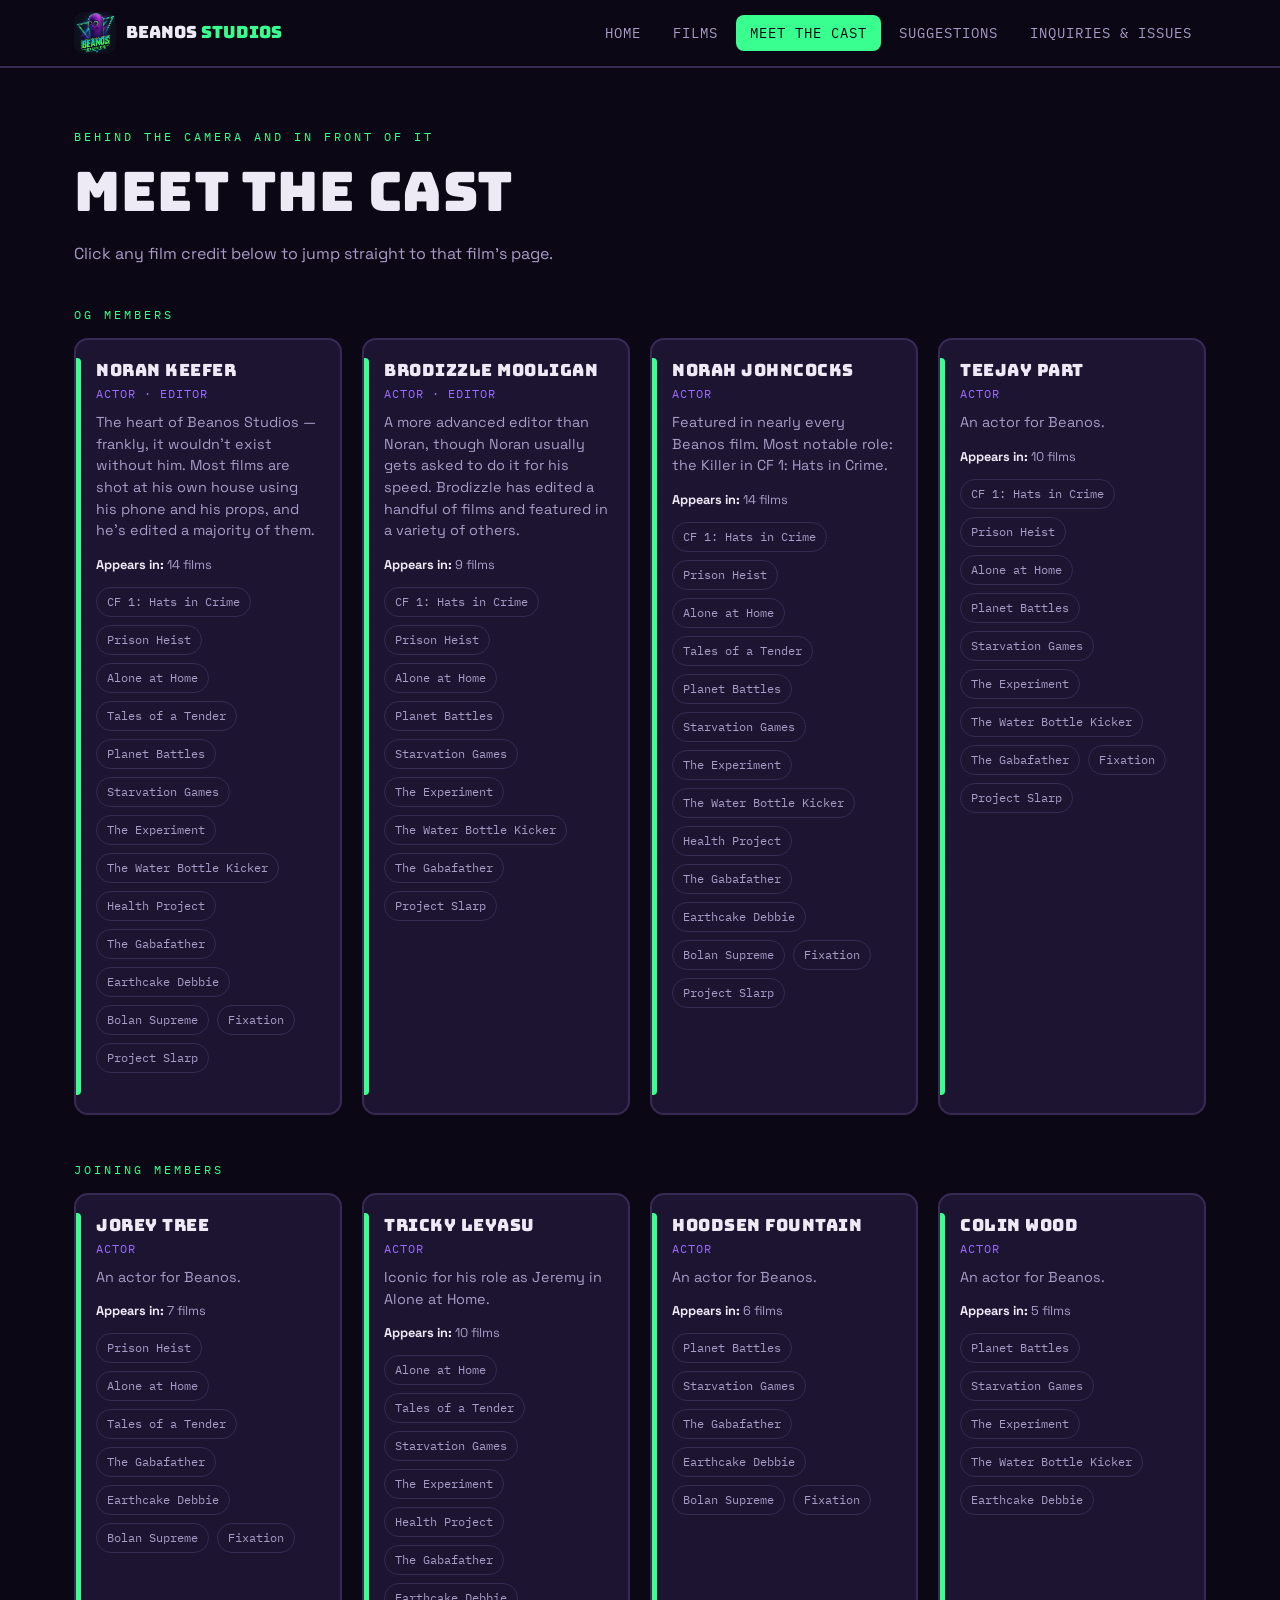
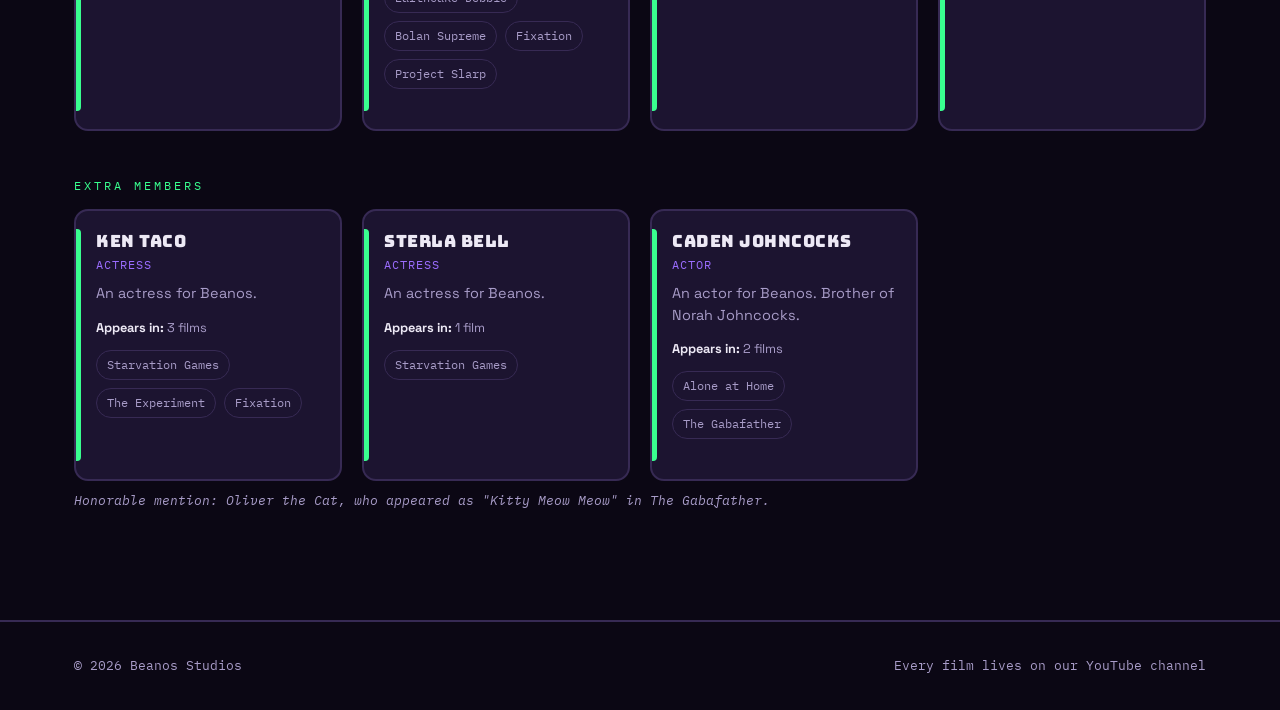
==== beanos-site/cast.html @ 6f19bd59 "Add files via upload" ====
<!DOCTYPE html>
<html lang="en">
<head>
<meta charset="UTF-8">
<meta name="viewport" content="width=device-width, initial-scale=1.0">
<title>Meet the Cast — Beanos Studios</title>
<meta name="description" content="The actors, editors, and directors behind every Beanos Studios film.">
<link rel="icon" href="assets/logo.png">
<link rel="stylesheet" href="css/style.css">
</head>
<body>

<nav class="site-nav">
  <div class="wrap">
    <a class="brand" href="index.html">
      <img src="assets/logo.png" alt="Beanos Studios logo">
      <span>BEANOS <em>STUDIOS</em></span>
    </a>
    <button class="nav-toggle">MENU</button>
    <div class="nav-links">
      <a href="index.html">Home</a>
      <a href="films.html">Films</a>
      <a href="cast.html" class="active">Meet the Cast</a>
      <a href="suggestions.html">Suggestions</a>
      <a href="contact.html">Inquiries &amp; Issues</a>
    </div>
  </div>
</nav>

<section style="padding-top:48px;">
  <div class="wrap">
    <p class="eyebrow">Behind the camera and in front of it</p>
    <h1 style="margin:8px 0 6px;">Meet the Cast</h1>
    <p style="color:var(--text-dim); max-width:60ch; margin-bottom:40px;">Click any film credit below to jump straight to that film's page.</p>

    <div class="cast-tier">
      <span class="eyebrow">OG Members</span>
      <div class="cast-grid" data-tier="og"></div>
    </div>

    <div class="cast-tier">
      <span class="eyebrow">Joining Members</span>
      <div class="cast-grid" data-tier="joining"></div>
    </div>

    <div class="cast-tier">
      <span class="eyebrow">Extra Members</span>
      <div class="cast-grid" data-tier="extra"></div>
      <p class="honorable">Honorable mention: Oliver the Cat, who appeared as "Kitty Meow Meow" in The Gabafather.</p>
    </div>
  </div>
</section>

<footer>
  <div class="wrap">
    <span>© <span id="year"></span> Beanos Studios</span>
    <span>Every film lives on our <a href="https://www.youtube.com/@Noly_24" target="_blank" rel="noopener">YouTube channel</a></span>
  </div>
</footer>

<script src="js/films-data.js"></script>
<script src="js/main.js"></script>
<script>
document.getElementById("year").textContent = new Date().getFullYear();

const CAST_INFO = [
  { tier: "og", name: "Noran Keefer", role: "Actor · Editor", bio: "The heart of Beanos Studios — frankly, it wouldn't exist without him. Most films are shot at his own house using his phone and his props, and he's edited a majority of them." },
  { tier: "og", name: "Brodizzle Mooligan", role: "Actor · Editor", bio: "A more advanced editor than Noran, though Noran usually gets asked to do it for his speed. Brodizzle has edited a handful of films and featured in a variety of others." },
  { tier: "og", name: "Norah Johncocks", role: "Actor", bio: "Featured in nearly every Beanos film. Most notable role: the Killer in CF 1: Hats in Crime." },
  { tier: "og", name: "TeeJay Part", role: "Actor", bio: "An actor for Beanos." },
  { tier: "joining", name: "Jorey Tree", role: "Actor", bio: "An actor for Beanos." },
  { tier: "joining", name: "Tricky Leyasu", role: "Actor", bio: "Iconic for his role as Jeremy in Alone at Home." },
  { tier: "joining", name: "Hoodsen Fountain", role: "Actor", bio: "An actor for Beanos." },
  { tier: "joining", name: "Colin Wood", role: "Actor", bio: "An actor for Beanos." },
  { tier: "extra", name: "Ken Taco", role: "Actress", bio: "An actress for Beanos." },
  { tier: "extra", name: "Sterla Bell", role: "Actress", bio: "An actress for Beanos." },
  { tier: "extra", name: "Caden Johncocks", role: "Actor", bio: "An actor for Beanos. Brother of Norah Johncocks." }
];

function creditsFor(name) {
  return FILMS.filter((f) => f.cast.some(([castName]) => castName === name));
}

["og", "joining", "extra"].forEach((tier) => {
  const container = document.querySelector(`[data-tier="${tier}"]`);
  const members = CAST_INFO.filter((m) => m.tier === tier);
  members.forEach((m) => {
    const films = creditsFor(m.name);
    const card = document.createElement("div");
    card.className = "cast-card";
    card.innerHTML = `
      <h3>${m.name}</h3>
      <span class="role">${m.role}</span>
      <p class="bio">${m.bio}</p>
      <p class="credits"><b>Appears in:</b> ${films.length} film${films.length === 1 ? "" : "s"}</p>
      <div class="crt-cast" style="margin-top:8px;"></div>
    `;
    const tagRow = card.querySelector(".crt-cast");
    films.forEach((f) => {
      const s = document.createElement("span");
      s.style.cursor = "pointer";
      s.textContent = f.title;
      s.addEventListener("click", () => openFilmModal(f));
      tagRow.appendChild(s);
    });
    container.appendChild(card);
  });
});
</script>
</body>
</html>
---- beanos-site/css/style.css ----
/* =========================================================
   BEANOS STUDIOS — design tokens
   Direction: a scuffed-up late-night video rental store /
   public access channel, not a generic streaming clone.
   ========================================================= */
@import url('https://fonts.googleapis.com/css2?family=Bungee&family=Space+Grotesk:wght@400;500;700&family=IBM+Plex+Mono:wght@400;500&display=swap');

:root {
  --bg: #0b0714;
  --bg-alt: #150f24;
  --panel: #1c1430;
  --line: #372a54;
  --purple: #9b6dff;
  --purple-deep: #5b21b6;
  --green: #39ff8f;
  --pink: #ff4fd8;
  --text: #ede9f5;
  --text-dim: #a89cc8;
  --font-display: 'Bungee', system-ui, sans-serif;
  --font-body: 'Space Grotesk', system-ui, sans-serif;
  --font-mono: 'IBM Plex Mono', ui-monospace, monospace;
  --radius: 14px;
}

* { box-sizing: border-box; }
html { scroll-behavior: smooth; }

body {
  margin: 0;
  background: var(--bg);
  color: var(--text);
  font-family: var(--font-body);
  line-height: 1.5;
  position: relative;
}

/* subtle scanline / grain texture, ambient not distracting */
body::before {
  content: "";
  position: fixed;
  inset: 0;
  pointer-events: none;
  z-index: 9999;
  background: repeating-linear-gradient(
    to bottom,
    rgba(255,255,255,0.025) 0px,
    rgba(255,255,255,0.025) 1px,
    transparent 1px,
    transparent 3px
  );
  opacity: 0.5;
  mix-blend-mode: overlay;
}

a { color: inherit; text-decoration: none; }
img { max-width: 100%; display: block; }

h1, h2, h3 { font-family: var(--font-display); font-weight: 400; letter-spacing: 0.5px; line-height: 1.25; }
h1 { font-size: clamp(2rem, 5vw, 3.4rem); }
h2 { font-size: clamp(1.5rem, 3vw, 2.2rem); }

.eyebrow {
  font-family: var(--font-mono);
  text-transform: uppercase;
  letter-spacing: 3px;
  font-size: 0.75rem;
  color: var(--green);
}

.wrap {
  max-width: 1180px;
  margin: 0 auto;
  padding: 0 24px;
}

/* prefers-reduced-motion respected globally */
@media (prefers-reduced-motion: reduce) {
  * { animation-duration: 0.001ms !important; animation-iteration-count: 1 !important; transition-duration: 0.001ms !important; }
}

:focus-visible {
  outline: 3px solid var(--green);
  outline-offset: 3px;
}

/* =========================================================
   NAV
   ========================================================= */
.site-nav {
  position: sticky;
  top: 0;
  z-index: 100;
  background: rgba(11, 7, 20, 0.9);
  backdrop-filter: blur(6px);
  border-bottom: 2px solid var(--line);
}
.site-nav .wrap {
  display: flex;
  align-items: center;
  justify-content: space-between;
  padding-top: 12px;
  padding-bottom: 12px;
  gap: 16px;
}
.brand {
  display: flex;
  align-items: center;
  gap: 10px;
}
.brand img { width: 42px; height: 42px; border-radius: 10px; }
.brand span {
  font-family: var(--font-display);
  font-size: 1.05rem;
  color: var(--text);
}
.brand span em {
  font-style: normal;
  color: var(--green);
}
.nav-links {
  display: flex;
  gap: 4px;
  flex-wrap: wrap;
}
.nav-links a {
  font-family: var(--font-mono);
  font-size: 0.85rem;
  text-transform: uppercase;
  letter-spacing: 1px;
  padding: 8px 14px;
  border-radius: 8px;
  color: var(--text-dim);
  transition: color 0.15s, background 0.15s;
}
.nav-links a:hover { color: var(--text); background: var(--panel); }
.nav-links a.active { color: var(--bg); background: var(--green); }
.nav-toggle { display: none; }

@media (max-width: 760px) {
  .nav-links {
    position: absolute;
    top: 100%;
    left: 0;
    right: 0;
    background: var(--bg-alt);
    flex-direction: column;
    padding: 8px;
    border-bottom: 2px solid var(--line);
    display: none;
  }
  .nav-links.open { display: flex; }
  .nav-toggle {
    display: block;
    background: none;
    border: 2px solid var(--line);
    color: var(--text);
    font-family: var(--font-mono);
    padding: 6px 10px;
    border-radius: 8px;
  }
}

/* =========================================================
   BUTTONS
   ========================================================= */
.btn {
  display: inline-flex;
  align-items: center;
  gap: 8px;
  font-family: var(--font-mono);
  text-transform: uppercase;
  letter-spacing: 1px;
  font-size: 0.85rem;
  padding: 12px 22px;
  border-radius: 999px;
  border: 2px solid transparent;
  cursor: pointer;
  transition: transform 0.15s, box-shadow 0.15s;
}
.btn:hover { transform: translateY(-2px); }
.btn-primary { background: var(--green); color: #06210f; box-shadow: 0 0 0 rgba(57,255,143,0); }
.btn-primary:hover { box-shadow: 0 6px 22px rgba(57,255,143,0.35); }
.btn-outline { border-color: var(--purple); color: var(--text); }
.btn-outline:hover { border-color: var(--green); }
.btn-pink { background: var(--pink); color: #2b0022; }

/* =========================================================
   HERO (home)
   ========================================================= */
.hero {
  padding: 90px 0 60px;
  position: relative;
  overflow: hidden;
  background:
    radial-gradient(ellipse at top right, rgba(155,109,255,0.25), transparent 55%),
    radial-gradient(ellipse at bottom left, rgba(57,255,143,0.12), transparent 55%);
}
.hero .wrap { display: grid; grid-template-columns: 1.1fr 0.9fr; gap: 48px; align-items: center; }
.hero-tape {
  justify-self: center;
  width: 100%;
  max-width: 360px;
  aspect-ratio: 3/4;
  border-radius: 18px;
  background: var(--panel);
  border: 3px solid var(--line);
  display: flex;
  align-items: center;
  justify-content: center;
  padding: 30px;
  box-shadow: 10px 10px 0 var(--purple-deep);
}
.hero-tape img { border-radius: 12px; }
.hero h1 { margin: 10px 0 18px; }
.hero p.lede { color: var(--text-dim); font-size: 1.05rem; max-width: 46ch; margin-bottom: 28px; }
.hero-ctas { display: flex; gap: 14px; flex-wrap: wrap; }

@media (max-width: 860px) {
  .hero .wrap { grid-template-columns: 1fr; }
  .hero-tape { order: -1; max-width: 260px; }
}

/* =========================================================
   SECTIONS / GENERIC
   ========================================================= */
section { padding: 64px 0; }
.section-head { margin-bottom: 36px; max-width: 60ch; }
.section-head p { color: var(--text-dim); }

.divider {
  border: none;
  height: 2px;
  background: repeating-linear-gradient(to right, var(--line) 0 10px, transparent 10px 18px);
  margin: 0;
}

/* =========================================================
   FILM GRID — "tape spine" cards
   ========================================================= */
.film-grid {
  display: grid;
  grid-template-columns: repeat(auto-fill, minmax(220px, 1fr));
  gap: 22px;
}
.tape-card {
  background: var(--panel);
  border: 2px solid var(--line);
  border-radius: var(--radius);
  overflow: hidden;
  cursor: pointer;
  transition: transform 0.18s, border-color 0.18s;
  text-align: left;
  color: var(--text);
  font: inherit;
  padding: 0;
}
.tape-card:hover { transform: translateY(-6px) rotate(-0.5deg); border-color: var(--green); }
.tape-thumb { position: relative; aspect-ratio: 16/9; background: #000; }
.tape-thumb img { width: 100%; height: 100%; object-fit: cover; }
.tape-thumb .play-badge {
  position: absolute;
  inset: 0;
  display: flex;
  align-items: center;
  justify-content: center;
  background: rgba(11,7,20,0.35);
  opacity: 0;
  transition: opacity 0.15s;
}
.tape-card:hover .play-badge { opacity: 1; }
.play-badge .tri {
  width: 0; height: 0;
  border-top: 14px solid transparent;
  border-bottom: 14px solid transparent;
  border-left: 22px solid var(--green);
}
.tape-label { padding: 14px 16px 16px; }
.tape-label .tape-title { font-family: var(--font-display); font-size: 0.95rem; margin: 0 0 6px; }
.tape-label .tape-tags { font-family: var(--font-mono); font-size: 0.7rem; color: var(--purple); text-transform: uppercase; letter-spacing: 1px; }
.tape-label .tape-rating { margin-top: 8px; font-family: var(--font-mono); font-size: 0.75rem; color: var(--text-dim); }

/* quiz button strip */
.quiz-cta {
  display: flex;
  align-items: center;
  justify-content: space-between;
  gap: 20px;
  flex-wrap: wrap;
  background: linear-gradient(120deg, rgba(155,109,255,0.18), rgba(57,255,143,0.1));
  border: 2px dashed var(--purple);
  border-radius: var(--radius);
  padding: 22px 26px;
  margin-bottom: 40px;
}
.quiz-cta h3 { margin: 0 0 4px; font-size: 1.1rem; }
.quiz-cta p { margin: 0; color: var(--text-dim); font-size: 0.92rem; }

/* =========================================================
   MODAL — "CRT set" frame
   ========================================================= */
.modal-overlay {
  position: fixed;
  inset: 0;
  background: rgba(5, 3, 10, 0.82);
  display: none;
  align-items: center;
  justify-content: center;
  z-index: 1000;
  padding: 20px;
}
.modal-overlay.open { display: flex; }
.crt {
  width: 100%;
  max-width: 760px;
  max-height: 88vh;
  overflow-y: auto;
  background: var(--bg-alt);
  border: 3px solid var(--purple);
  border-radius: 20px;
  box-shadow: 0 0 0 6px var(--bg), 0 20px 60px rgba(0,0,0,0.6);
  padding: 0;
  position: relative;
  animation: crt-on 0.25s ease-out;
}
@keyframes crt-on {
  from { transform: scale(0.92); opacity: 0; filter: brightness(2); }
  to { transform: scale(1); opacity: 1; filter: brightness(1); }
}
.crt-close {
  position: absolute;
  top: 14px; right: 14px;
  background: var(--panel);
  border: 2px solid var(--line);
  color: var(--text);
  width: 36px; height: 36px;
  border-radius: 50%;
  cursor: pointer;
  font-size: 1rem;
  z-index: 2;
}
.crt-screen { aspect-ratio: 16/9; background: #000; position: relative; }
.crt-screen img { width: 100%; height: 100%; object-fit: cover; cursor: pointer; }
.crt-screen iframe { width: 100%; height: 100%; border: 0; }
.crt-screen .play-badge { position: absolute; inset: 0; display: flex; align-items: center; justify-content: center; }
.crt-body { padding: 26px 28px 30px; }
.crt-body h2 { margin: 0 0 6px; }
.crt-body .tape-tags { font-family: var(--font-mono); color: var(--purple); text-transform: uppercase; font-size: 0.75rem; letter-spacing: 1px; }
.crt-body .desc { color: var(--text-dim); margin: 14px 0; }
.crt-cast { display: flex; flex-wrap: wrap; gap: 8px; margin: 14px 0 20px; }
.crt-cast span {
  font-family: var(--font-mono);
  font-size: 0.75rem;
  background: var(--panel);
  border: 1px solid var(--line);
  padding: 5px 10px;
  border-radius: 999px;
  color: var(--text-dim);
}
.crt-cast span b { color: var(--text); }

/* rating stars */
.stars { display: flex; gap: 4px; }
.stars button {
  background: none; border: none; cursor: pointer;
  font-size: 1.4rem; color: var(--line); padding: 0;
  transition: color 0.1s, transform 0.1s;
}
.stars button:hover, .stars button.active { color: var(--green); transform: scale(1.1); }
.rating-row { display: flex; align-items: center; gap: 14px; flex-wrap: wrap; margin-bottom: 6px; }
.rating-summary { font-family: var(--font-mono); font-size: 0.85rem; color: var(--text-dim); }

/* comments */
.comments-section { margin-top: 26px; border-top: 2px dashed var(--line); padding-top: 20px; }
.comments-section h3 { font-size: 1rem; margin-bottom: 12px; }
.comment-form { display: flex; flex-direction: column; gap: 10px; margin-bottom: 20px; }
.comment-form .row { display: flex; gap: 10px; flex-wrap: wrap; }
.comment-list { display: flex; flex-direction: column; gap: 12px; max-height: 260px; overflow-y: auto; padding-right: 4px; }
.comment {
  background: var(--panel);
  border: 1px solid var(--line);
  border-radius: 10px;
  padding: 12px 14px;
}
.comment .meta { display: flex; justify-content: space-between; align-items: center; font-family: var(--font-mono); font-size: 0.72rem; color: var(--purple); margin-bottom: 6px; }
.comment .msg { font-size: 0.92rem; }
.like-btn {
  background: none; border: 1px solid var(--line); color: var(--text-dim);
  font-family: var(--font-mono); font-size: 0.75rem; border-radius: 999px;
  padding: 3px 10px; cursor: pointer; display: inline-flex; align-items: center; gap: 5px;
}
.like-btn:hover { border-color: var(--pink); color: var(--pink); }
.like-btn.liked { color: var(--pink); border-color: var(--pink); }
.empty-note { color: var(--text-dim); font-size: 0.88rem; font-style: italic; }

/* =========================================================
   FORM ELEMENTS (shared: quiz, comments, suggestions, contact)
   ========================================================= */
input[type=text], input[type=email], textarea, select {
  background: var(--bg);
  border: 2px solid var(--line);
  border-radius: 8px;
  padding: 11px 13px;
  color: var(--text);
  font-family: var(--font-body);
  font-size: 0.95rem;
  width: 100%;
}
input:focus, textarea:focus, select:focus { border-color: var(--green); }
label { font-family: var(--font-mono); font-size: 0.75rem; text-transform: uppercase; letter-spacing: 1px; color: var(--text-dim); display: block; margin-bottom: 6px; }
.field { margin-bottom: 16px; }
.hp-field { position: absolute; left: -9999px; }

.form-card {
  background: var(--panel);
  border: 2px solid var(--line);
  border-radius: var(--radius);
  padding: 32px;
  max-width: 620px;
}
.form-note { color: var(--text-dim); font-size: 0.88rem; margin-top: 14px; }
.form-success {
  display: none;
  background: rgba(57,255,143,0.12);
  border: 2px solid var(--green);
  color: var(--green);
  padding: 14px 16px;
  border-radius: 10px;
  font-family: var(--font-mono);
  font-size: 0.9rem;
  margin-bottom: 18px;
}
.form-success.show { display: block; }

/* =========================================================
   CAST PAGE
   ========================================================= */
.cast-tier { margin-bottom: 46px; }
.cast-tier > .eyebrow { display: block; margin-bottom: 14px; }
.cast-grid { display: grid; grid-template-columns: repeat(auto-fill, minmax(240px, 1fr)); gap: 20px; }
.cast-card {
  background: var(--panel);
  border: 2px solid var(--line);
  border-radius: var(--radius);
  padding: 20px;
  position: relative;
}
.cast-card::before {
  content: "";
  position: absolute;
  left: 0; top: 18px; bottom: 18px;
  width: 5px;
  background: var(--green);
  border-radius: 0 4px 4px 0;
}
.cast-card h3 { margin: 0 0 4px; font-size: 1.05rem; }
.cast-card .role { font-family: var(--font-mono); font-size: 0.72rem; color: var(--purple); text-transform: uppercase; letter-spacing: 1px; margin-bottom: 10px; display: block; }
.cast-card p.bio { color: var(--text-dim); font-size: 0.9rem; margin: 0 0 10px; }
.cast-card .credits { font-size: 0.8rem; color: var(--text-dim); }
.cast-card .credits b { color: var(--text); }
.honorable {
  margin-top: 10px;
  font-family: var(--font-mono);
  font-size: 0.8rem;
  color: var(--text-dim);
  font-style: italic;
}

/* =========================================================
   FOOTER
   ========================================================= */
footer {
  border-top: 2px solid var(--line);
  padding: 34px 0;
  color: var(--text-dim);
  font-family: var(--font-mono);
  font-size: 0.8rem;
}
footer .wrap { display: flex; justify-content: space-between; flex-wrap: wrap; gap: 10px; }

/* quiz modal specific */
.quiz-step { display: none; }
.quiz-step.active { display: block; }
.quiz-options { display: flex; flex-direction: column; gap: 10px; margin: 18px 0 6px; }
.quiz-options button {
  text-align: left;
  background: var(--bg);
  border: 2px solid var(--line);
  color: var(--text);
  padding: 13px 16px;
  border-radius: 10px;
  cursor: pointer;
  font-family: var(--font-body);
  font-size: 0.95rem;
  transition: border-color 0.15s, background 0.15s;
}
.quiz-options button:hover { border-color: var(--green); background: var(--panel); }
.quiz-progress { font-family: var(--font-mono); font-size: 0.7rem; color: var(--purple); text-transform: uppercase; letter-spacing: 1px; margin-bottom: 4px; }
.quiz-result { text-align: center; }
.quiz-result .tape-card { max-width: 320px; margin: 18px auto; }
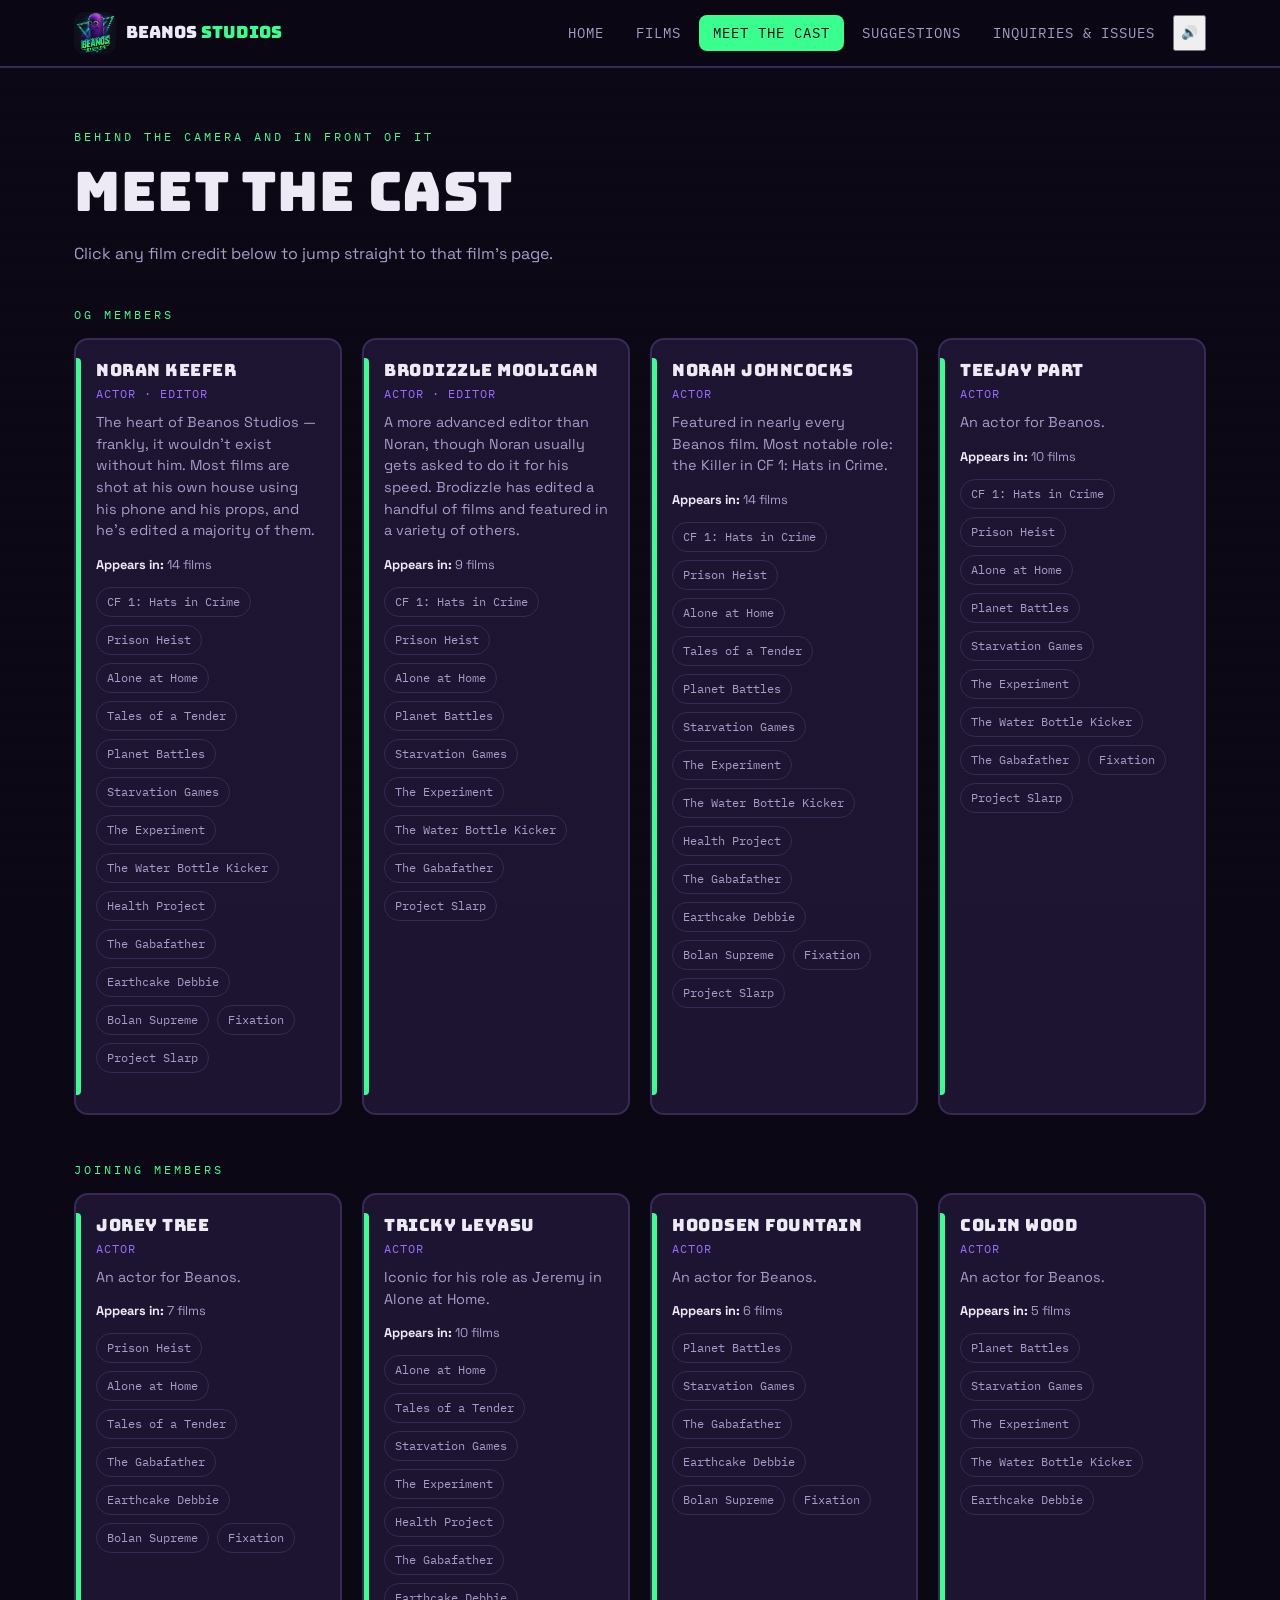
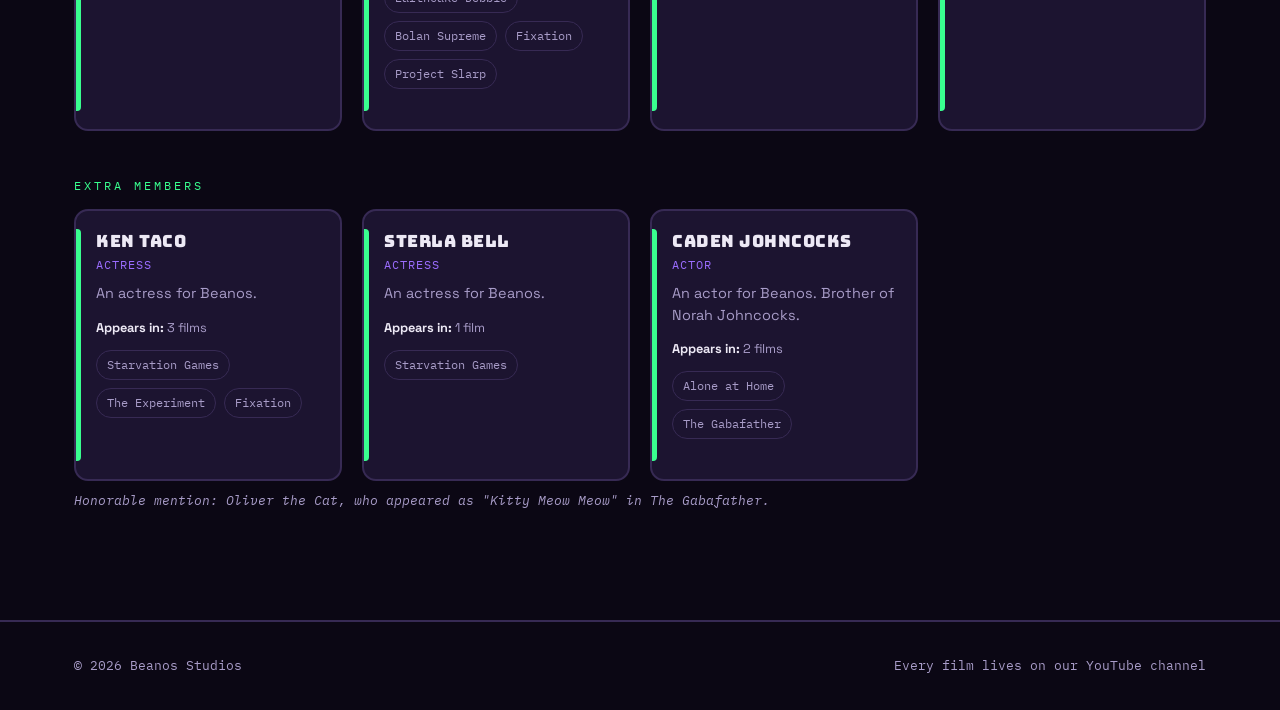
==== commit 8830e4c4: "Add files via upload" ====
--- a/beanos-site/cast.html
+++ b/beanos-site/cast.html
@@ -5,7 +5,9 @@
 <meta name="viewport" content="width=device-width, initial-scale=1.0">
 <title>Meet the Cast — Beanos Studios</title>
 <meta name="description" content="The actors, editors, and directors behind every Beanos Studios film.">
-<link rel="icon" href="assets/logo.png">
+<link rel="icon" href="/favicon.ico" sizes="any">
+<link rel="icon" type="image/png" href="assets/logo.png">
+<link rel="apple-touch-icon" href="assets/apple-touch-icon.png">
 <link rel="stylesheet" href="css/style.css">
 </head>
 <body>
@@ -23,6 +25,7 @@
       <a href="cast.html" class="active">Meet the Cast</a>
       <a href="suggestions.html">Suggestions</a>
       <a href="contact.html">Inquiries &amp; Issues</a>
+      <button class="sound-toggle" data-sound-toggle aria-label="Mute sounds">🔊</button>
     </div>
   </div>
 </nav>
@@ -58,6 +61,7 @@
   </div>
 </footer>
 
+<script src="js/sound.js"></script>
 <script src="js/films-data.js"></script>
 <script src="js/main.js"></script>
 <script>
--- a/beanos-site/css/style.css
+++ b/beanos-site/css/style.css
@@ -174,13 +174,14 @@
   padding: 12px 22px;
   border-radius: 999px;
   border: 2px solid transparent;
+  background: transparent;
   cursor: pointer;
   transition: transform 0.15s, box-shadow 0.15s;
 }
 .btn:hover { transform: translateY(-2px); }
 .btn-primary { background: var(--green); color: #06210f; box-shadow: 0 0 0 rgba(57,255,143,0); }
 .btn-primary:hover { box-shadow: 0 6px 22px rgba(57,255,143,0.35); }
-.btn-outline { border-color: var(--purple); color: var(--text); }
+.btn-outline { background: transparent; border-color: var(--purple); color: var(--text); }
 .btn-outline:hover { border-color: var(--green); }
 .btn-pink { background: var(--pink); color: #2b0022; }
 
@@ -278,6 +279,20 @@
 .tape-label .tape-title { font-family: var(--font-display); font-size: 0.95rem; margin: 0 0 6px; }
 .tape-label .tape-tags { font-family: var(--font-mono); font-size: 0.7rem; color: var(--purple); text-transform: uppercase; letter-spacing: 1px; }
 .tape-label .tape-rating { margin-top: 8px; font-family: var(--font-mono); font-size: 0.75rem; color: var(--text-dim); }
+
+.sort-row {
+  display: flex;
+  align-items: center;
+  gap: 12px;
+  margin-bottom: 26px;
+}
+.sort-row label { margin-bottom: 0; }
+.sort-row select { width: auto; min-width: 180px; }
+
+.cast-name-link { cursor: pointer; text-decoration: underline dotted; text-underline-offset: 3px; }
+.cast-name-link:hover { color: var(--green); }
+
+.rating-hint { font-family: var(--font-mono); font-size: 0.72rem; color: var(--text-dim); font-style: italic; }
 
 /* quiz button strip */
 .quiz-cta {
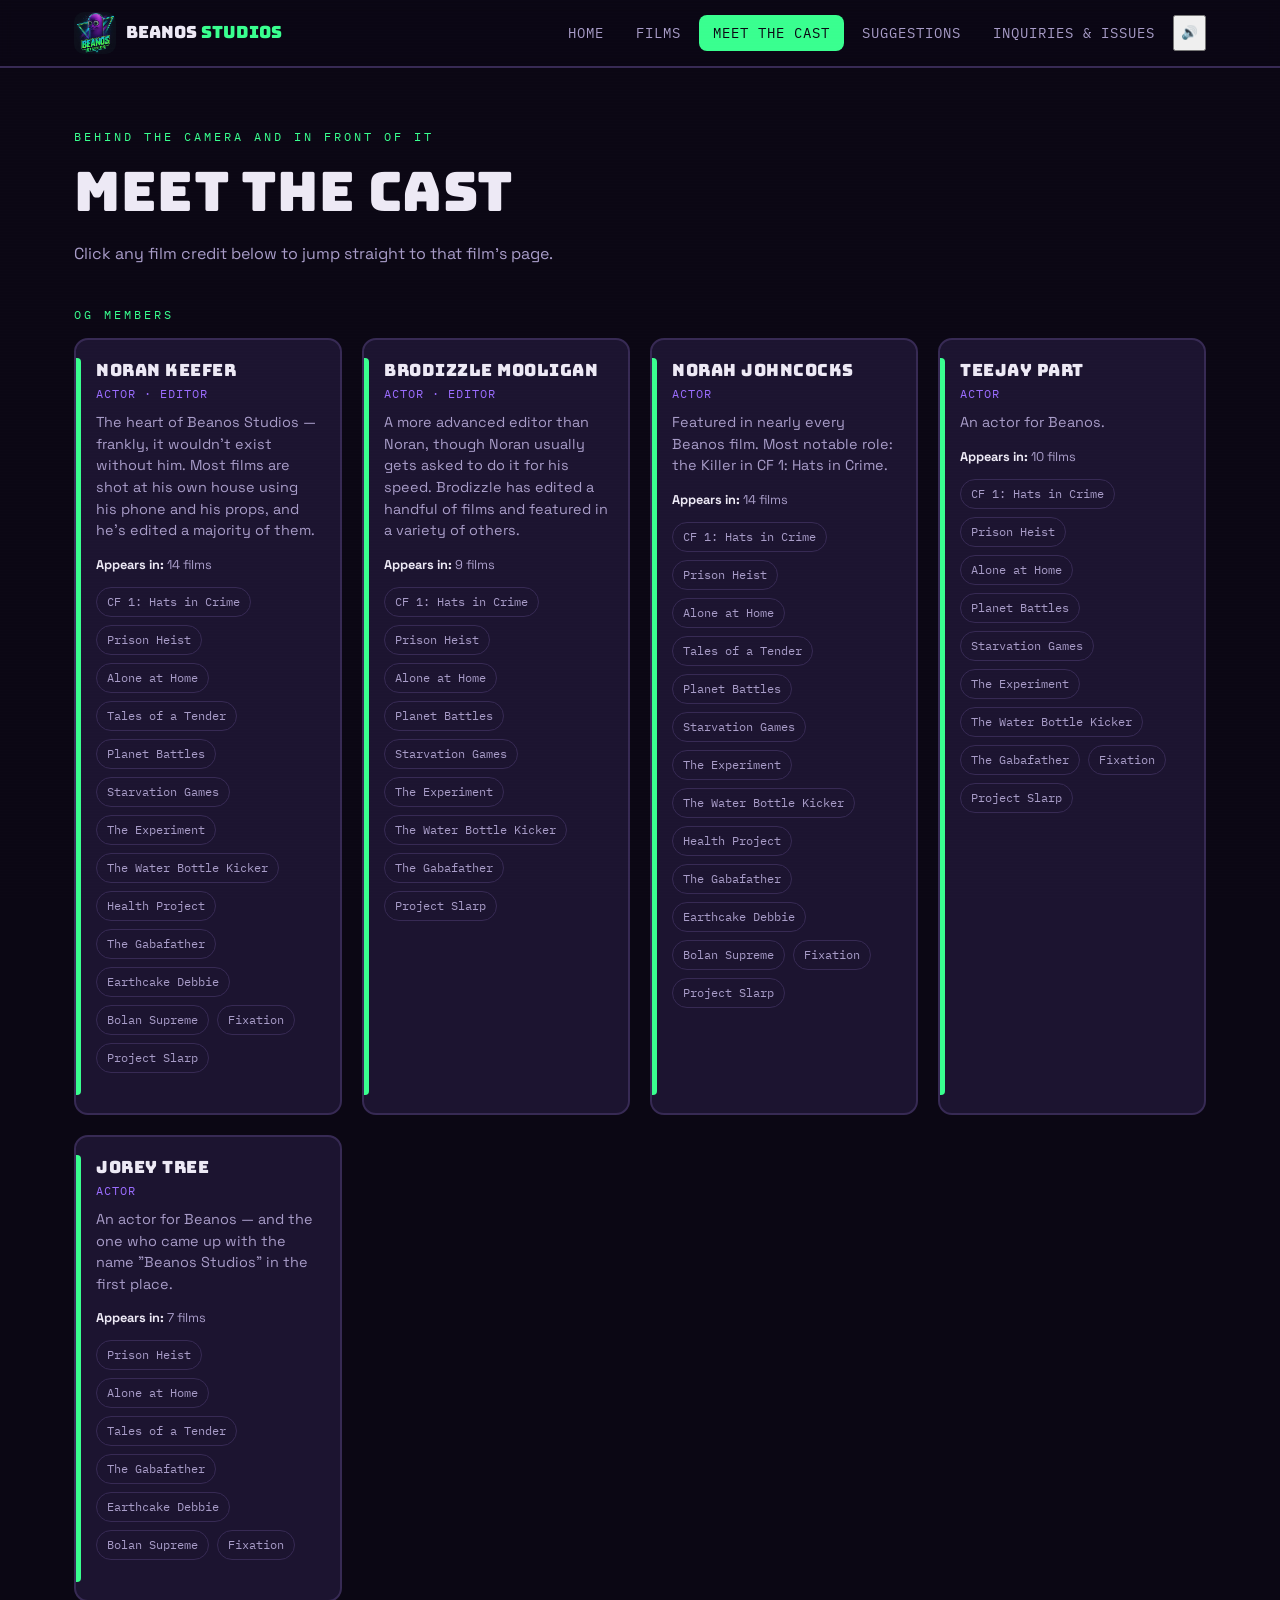
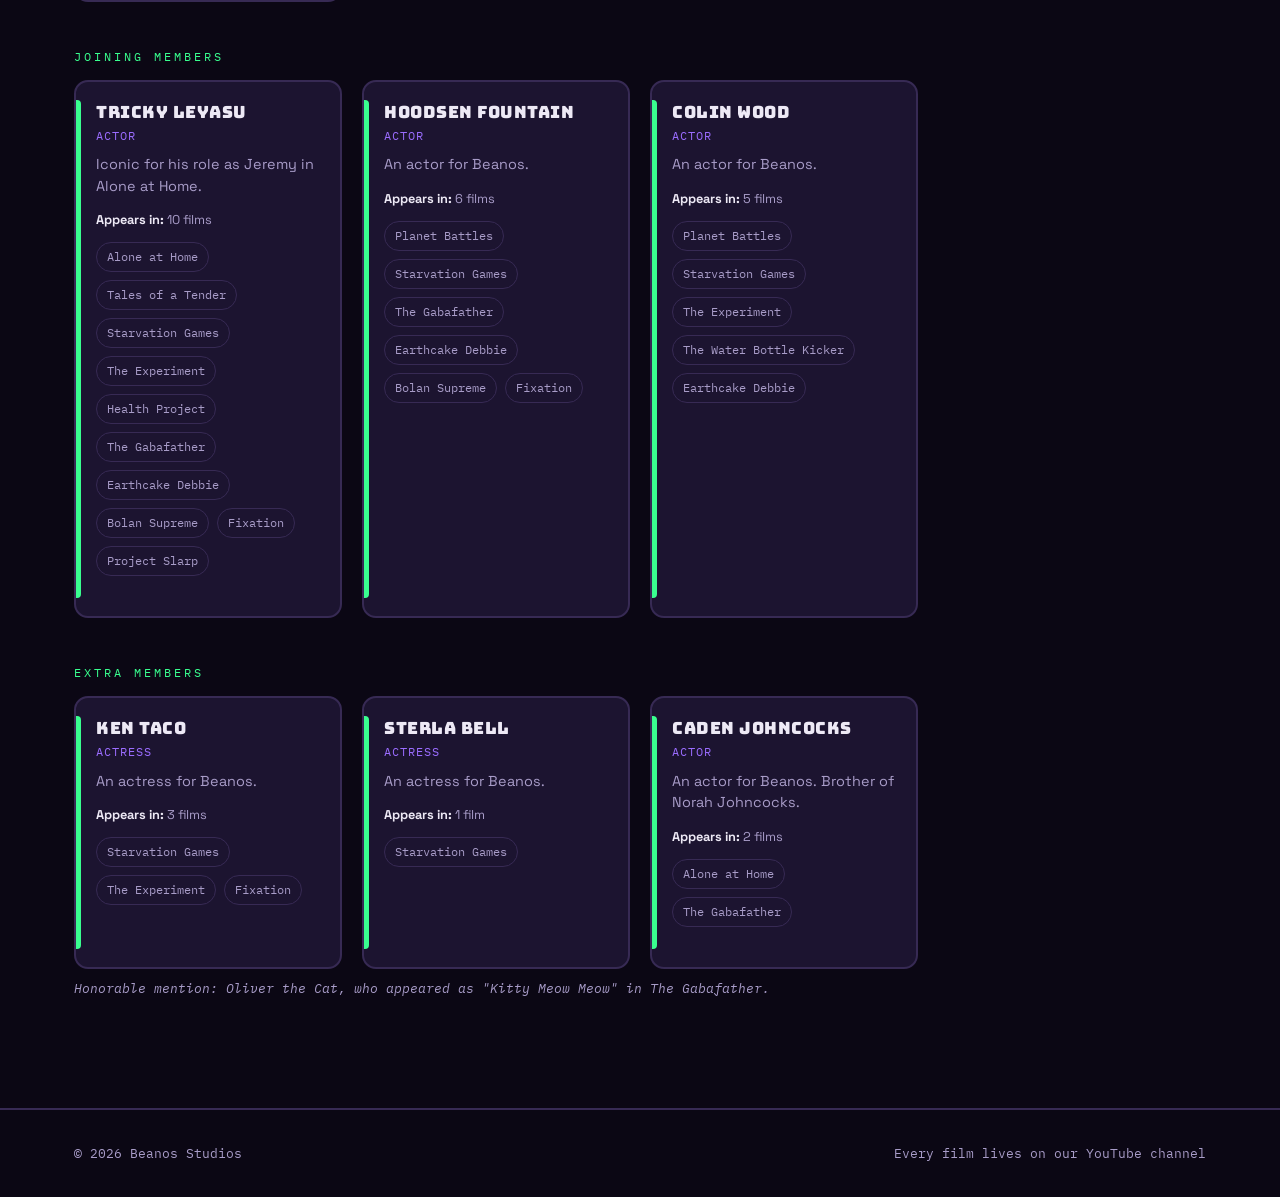
==== commit 8b08520b: "Add files via upload" ====
--- a/beanos-site/cast.html
+++ b/beanos-site/cast.html
@@ -72,7 +72,7 @@
   { tier: "og", name: "Brodizzle Mooligan", role: "Actor · Editor", bio: "A more advanced editor than Noran, though Noran usually gets asked to do it for his speed. Brodizzle has edited a handful of films and featured in a variety of others." },
   { tier: "og", name: "Norah Johncocks", role: "Actor", bio: "Featured in nearly every Beanos film. Most notable role: the Killer in CF 1: Hats in Crime." },
   { tier: "og", name: "TeeJay Part", role: "Actor", bio: "An actor for Beanos." },
-  { tier: "joining", name: "Jorey Tree", role: "Actor", bio: "An actor for Beanos." },
+  { tier: "og", name: "Jorey Tree", role: "Actor", bio: "An actor for Beanos — and the one who came up with the name \"Beanos Studios\" in the first place." },
   { tier: "joining", name: "Tricky Leyasu", role: "Actor", bio: "Iconic for his role as Jeremy in Alone at Home." },
   { tier: "joining", name: "Hoodsen Fountain", role: "Actor", bio: "An actor for Beanos." },
   { tier: "joining", name: "Colin Wood", role: "Actor", bio: "An actor for Beanos." },
